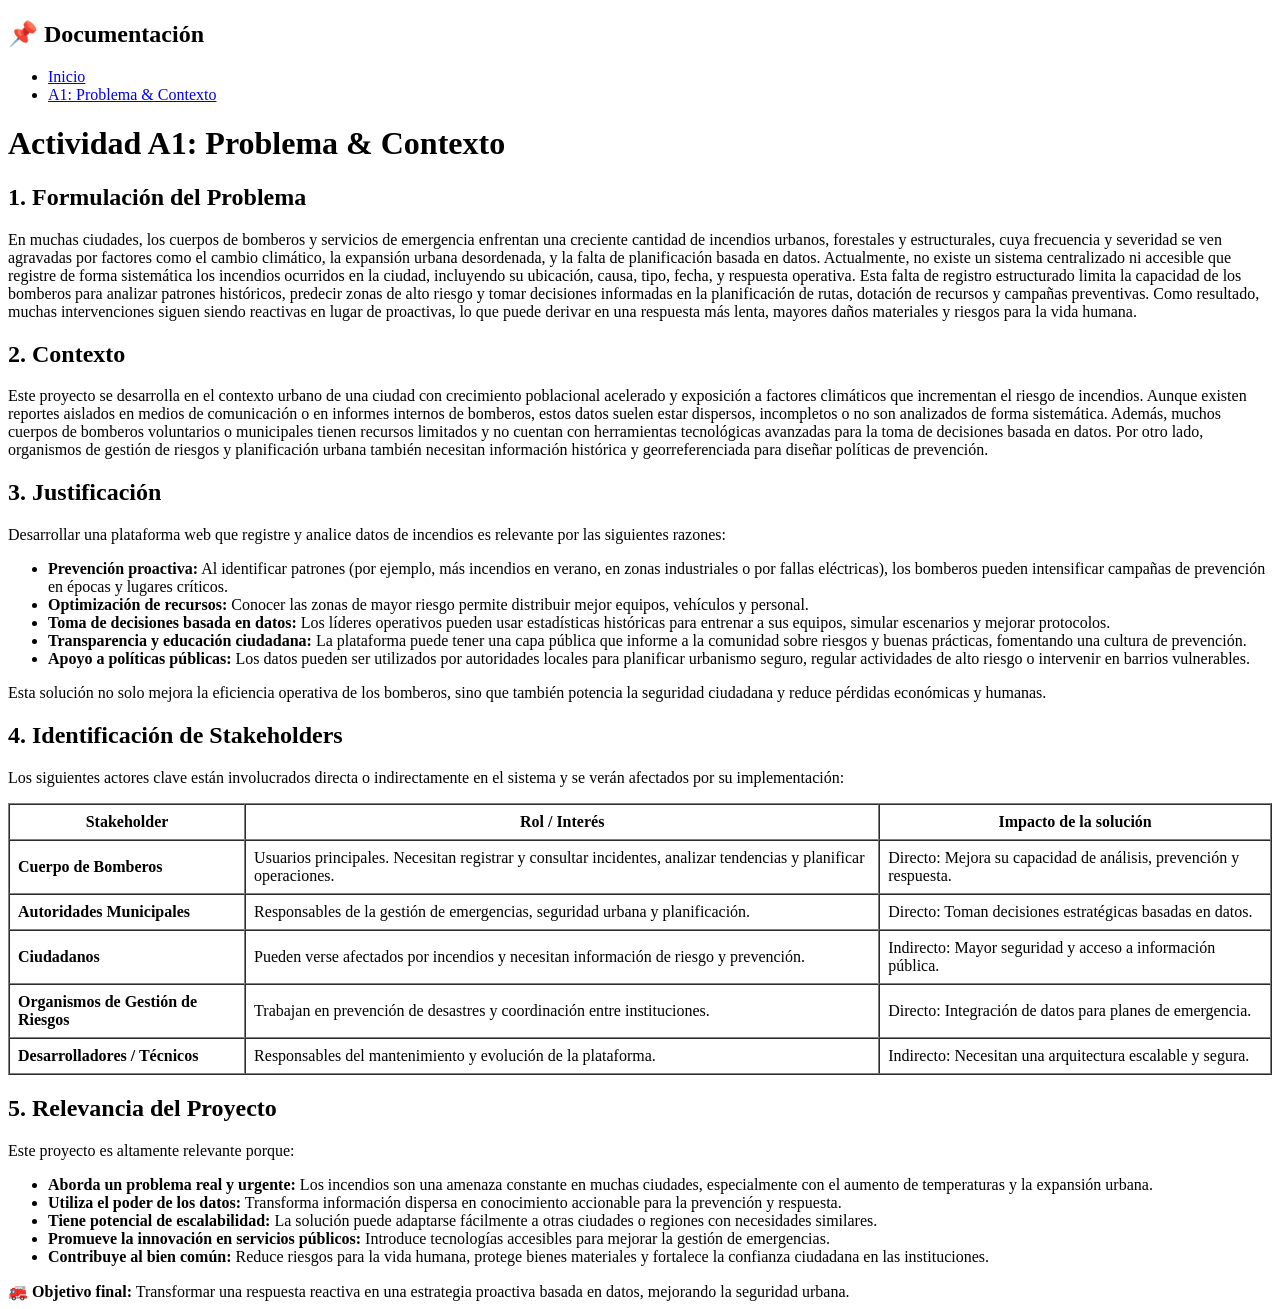
==== a1-problema.html @ 6f6fb65c "Create a1-problema.html" ====
<!DOCTYPE html>
<html lang="es">
<head>
  <meta charset="UTF-8" />
  <meta name="viewport" content="width=device-width, initial-scale=1.0"/>
  <title>A1: Problema & Contexto</title>
  <link rel="stylesheet" href="estilo.css" />
</head>
<body>
  <div class="container">
    <!-- Menú Lateral (igual en todas las páginas) -->
    <nav class="sidebar">
      <h2>📌 Documentación</h2>
      <ul>
        <li><a href="index.html">Inicio</a></li>
        <li><a href="a1-problema.html" class="active">A1: Problema & Contexto</a></li>
      </ul>
    </nav>

    <!-- Contenido de A1 -->
    <main class="content">
      <h1>Actividad A1: Problema & Contexto</h1>

      <section>
        <h2>1. Formulación del Problema</h2>
        <p>En muchas ciudades, los cuerpos de bomberos y servicios de emergencia enfrentan una creciente cantidad de incendios urbanos, forestales y estructurales, cuya frecuencia y severidad se ven agravadas por factores como el cambio climático, la expansión urbana desordenada, y la falta de planificación basada en datos.
          Actualmente, no existe un sistema centralizado ni accesible que registre de forma sistemática los incendios ocurridos en la ciudad, incluyendo su ubicación, causa, tipo, fecha, y respuesta operativa. Esta falta de registro estructurado limita la capacidad de los bomberos para analizar patrones históricos, predecir zonas de alto riesgo y tomar decisiones informadas en la planificación de rutas, dotación de recursos y campañas preventivas.
          Como resultado, muchas intervenciones siguen siendo reactivas en lugar de proactivas, lo que puede derivar en una respuesta más lenta, mayores daños materiales y riesgos para la vida humana.</p>
      </section>

      <section>
        <h2>2. Contexto</h2>
        <p>Este proyecto se desarrolla en el contexto urbano de una ciudad con crecimiento poblacional acelerado y exposición a factores climáticos que incrementan el riesgo de incendios. Aunque existen reportes aislados en medios de comunicación o en informes internos de bomberos, estos datos suelen estar dispersos, incompletos o no son analizados de forma sistemática.
          Además, muchos cuerpos de bomberos voluntarios o municipales tienen recursos limitados y no cuentan con herramientas tecnológicas avanzadas para la toma de decisiones basada en datos. Por otro lado, organismos de gestión de riesgos y planificación urbana también necesitan información histórica y georreferenciada para diseñar políticas de prevención.</p>
      </section>

      <section>
        <h2>3. Justificación</h2>
        <p>
          Desarrollar una plataforma web que registre y analice datos de incendios es relevante por las siguientes razones:
        </p>
        <ul>
          <li>
            <strong>Prevención proactiva:</strong> 
            Al identificar patrones (por ejemplo, más incendios en verano, en zonas industriales o por fallas eléctricas), 
            los bomberos pueden intensificar campañas de prevención en épocas y lugares críticos.
          </li>
          <li>
            <strong>Optimización de recursos:</strong> 
            Conocer las zonas de mayor riesgo permite distribuir mejor equipos, vehículos y personal.
          </li>
          <li>
            <strong>Toma de decisiones basada en datos:</strong> 
            Los líderes operativos pueden usar estadísticas históricas para entrenar a sus equipos, 
            simular escenarios y mejorar protocolos.
          </li>
          <li>
            <strong>Transparencia y educación ciudadana:</strong> 
            La plataforma puede tener una capa pública que informe a la comunidad sobre riesgos y buenas prácticas, 
            fomentando una cultura de prevención.
          </li>
          <li>
            <strong>Apoyo a políticas públicas:</strong> 
            Los datos pueden ser utilizados por autoridades locales para planificar urbanismo seguro, 
            regular actividades de alto riesgo o intervenir en barrios vulnerables.
          </li>
        </ul>
        <p>
          Esta solución no solo mejora la eficiencia operativa de los bomberos, 
          sino que también potencia la seguridad ciudadana y reduce pérdidas económicas y humanas.
        </p>
      </section>

      <section>
        <h2>4. Identificación de Stakeholders</h2>
        <p>
          Los siguientes actores clave están involucrados directa o indirectamente en el sistema y se verán afectados por su implementación:
        </p>
        <table border="1" cellpadding="8" cellspacing="0">
          <thead>
            <tr>
              <th>Stakeholder</th>
              <th>Rol / Interés</th>
              <th>Impacto de la solución</th>
            </tr>
          </thead>
          <tbody>
            <tr>
              <td><strong>Cuerpo de Bomberos</strong></td>
              <td>Usuarios principales. Necesitan registrar y consultar incidentes, analizar tendencias y planificar operaciones.</td>
              <td>Directo: Mejora su capacidad de análisis, prevención y respuesta.</td>
            </tr>
            <tr>
              <td><strong>Autoridades Municipales</strong></td>
              <td>Responsables de la gestión de emergencias, seguridad urbana y planificación.</td>
              <td>Directo: Toman decisiones estratégicas basadas en datos.</td>
            </tr>
            <tr>
              <td><strong>Ciudadanos</strong></td>
              <td>Pueden verse afectados por incendios y necesitan información de riesgo y prevención.</td>
              <td>Indirecto: Mayor seguridad y acceso a información pública.</td>
            </tr>
            <tr>
              <td><strong>Organismos de Gestión de Riesgos</strong></td>
              <td>Trabajan en prevención de desastres y coordinación entre instituciones.</td>
              <td>Directo: Integración de datos para planes de emergencia.</td>
            </tr>
            <tr>
              <td><strong>Desarrolladores / Técnicos</strong></td>
              <td>Responsables del mantenimiento y evolución de la plataforma.</td>
              <td>Indirecto: Necesitan una arquitectura escalable y segura.</td>
            </tr>
          </tbody>
        </table>
      </section>

      <section>
        <h2>5. Relevancia del Proyecto</h2>
        <p>
          Este proyecto es altamente relevante porque:
        </p>
        <ul>
          <li>
            <strong>Aborda un problema real y urgente:</strong> 
            Los incendios son una amenaza constante en muchas ciudades, especialmente con el aumento de temperaturas y la expansión urbana.
          </li>
          <li>
            <strong>Utiliza el poder de los datos:</strong> 
            Transforma información dispersa en conocimiento accionable para la prevención y respuesta.
          </li>
          <li>
            <strong>Tiene potencial de escalabilidad:</strong> 
            La solución puede adaptarse fácilmente a otras ciudades o regiones con necesidades similares.
          </li>
          <li>
            <strong>Promueve la innovación en servicios públicos:</strong> 
            Introduce tecnologías accesibles para mejorar la gestión de emergencias.
          </li>
          <li>
            <strong>Contribuye al bien común:</strong> 
            Reduce riesgos para la vida humana, protege bienes materiales y fortalece la confianza ciudadana en las instituciones.
          </li>
        </ul>
        <div class="highlight">
          🚒 <strong>Objetivo final:</strong> 
          Transformar una respuesta reactiva en una estrategia proactiva basada en datos, mejorando la seguridad urbana.
        </div>
      </section>
    </main>
  </div>
</body>
</html>
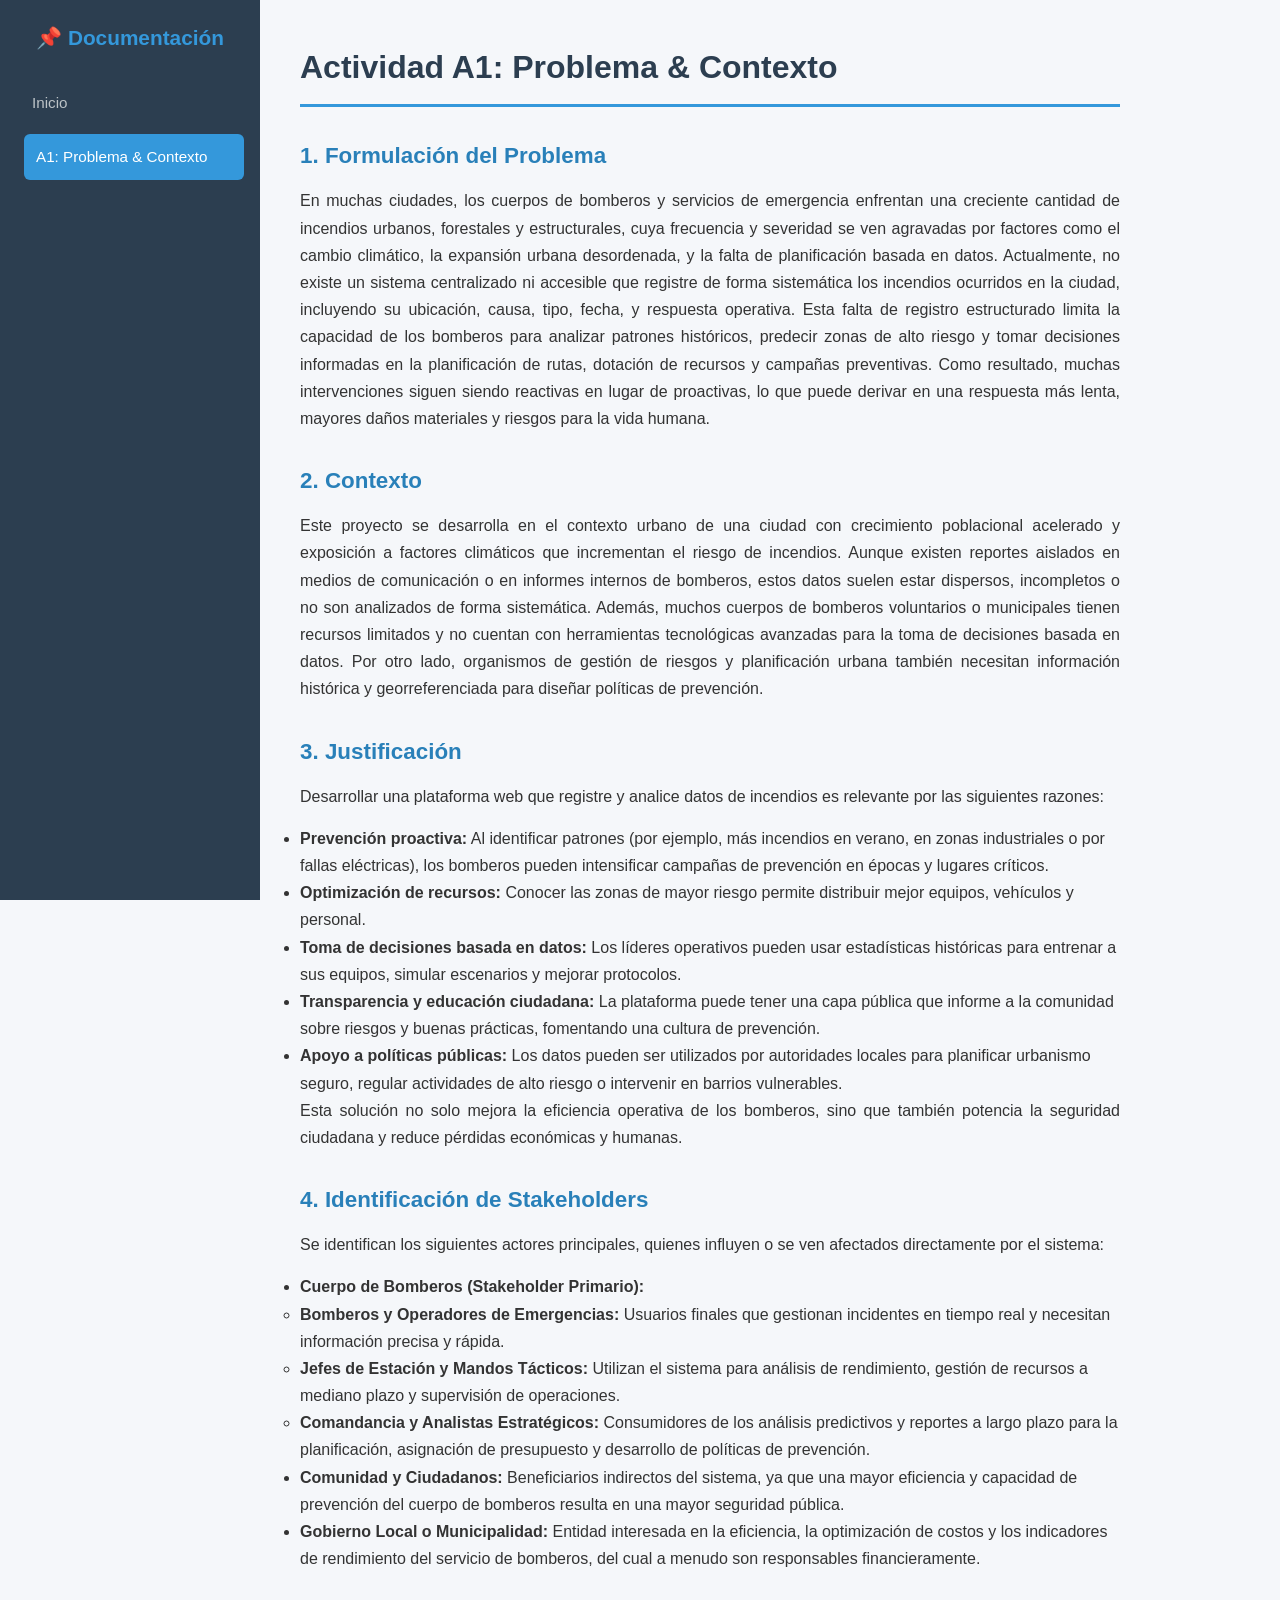
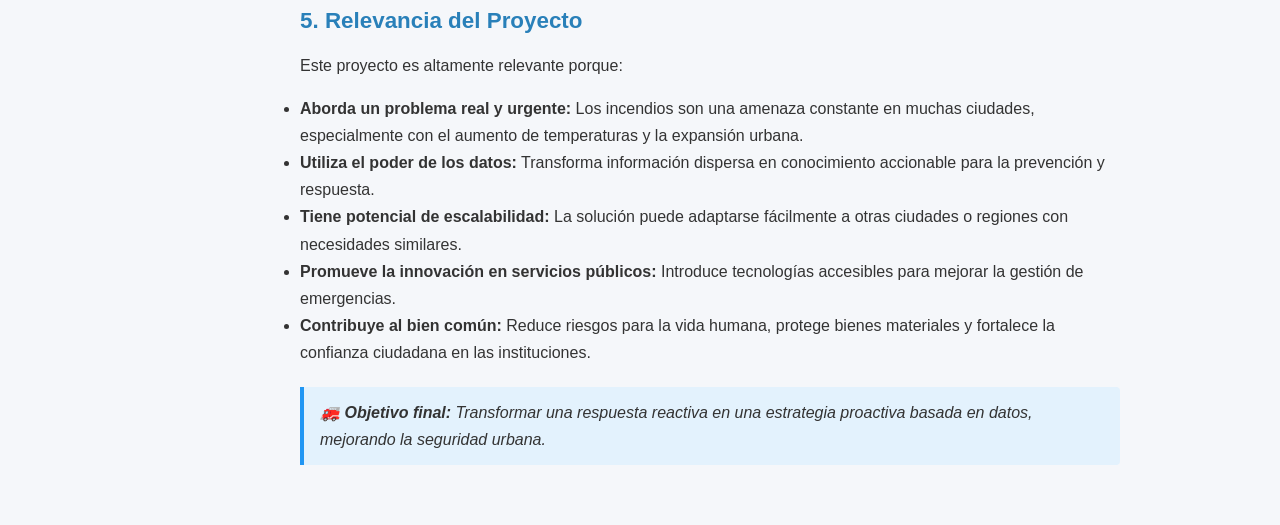
==== commit 2541a2d4: "Update stakeholders a1-problema.html" ====
--- a/a1-problema.html
+++ b/a1-problema.html
@@ -74,44 +74,40 @@
       <section>
         <h2>4. Identificación de Stakeholders</h2>
         <p>
-          Los siguientes actores clave están involucrados directa o indirectamente en el sistema y se verán afectados por su implementación:
+          Se identifican los siguientes actores principales, quienes influyen o se ven afectados directamente por el sistema:
         </p>
-        <table border="1" cellpadding="8" cellspacing="0">
-          <thead>
-            <tr>
-              <th>Stakeholder</th>
-              <th>Rol / Interés</th>
-              <th>Impacto de la solución</th>
-            </tr>
-          </thead>
-          <tbody>
-            <tr>
-              <td><strong>Cuerpo de Bomberos</strong></td>
-              <td>Usuarios principales. Necesitan registrar y consultar incidentes, analizar tendencias y planificar operaciones.</td>
-              <td>Directo: Mejora su capacidad de análisis, prevención y respuesta.</td>
-            </tr>
-            <tr>
-              <td><strong>Autoridades Municipales</strong></td>
-              <td>Responsables de la gestión de emergencias, seguridad urbana y planificación.</td>
-              <td>Directo: Toman decisiones estratégicas basadas en datos.</td>
-            </tr>
-            <tr>
-              <td><strong>Ciudadanos</strong></td>
-              <td>Pueden verse afectados por incendios y necesitan información de riesgo y prevención.</td>
-              <td>Indirecto: Mayor seguridad y acceso a información pública.</td>
-            </tr>
-            <tr>
-              <td><strong>Organismos de Gestión de Riesgos</strong></td>
-              <td>Trabajan en prevención de desastres y coordinación entre instituciones.</td>
-              <td>Directo: Integración de datos para planes de emergencia.</td>
-            </tr>
-            <tr>
-              <td><strong>Desarrolladores / Técnicos</strong></td>
-              <td>Responsables del mantenimiento y evolución de la plataforma.</td>
-              <td>Indirecto: Necesitan una arquitectura escalable y segura.</td>
-            </tr>
-          </tbody>
-        </table>
+        <ul>
+          <!-- Cuerpo de Bomberos -->
+          <li>
+            <strong>Cuerpo de Bomberos (Stakeholder Primario):</strong>
+            <ul>
+              <li>
+                <strong>Bomberos y Operadores de Emergencias:</strong> 
+                Usuarios finales que gestionan incidentes en tiempo real y necesitan información precisa y rápida.
+              </li>
+              <li>
+                <strong>Jefes de Estación y Mandos Tácticos:</strong> 
+                Utilizan el sistema para análisis de rendimiento, gestión de recursos a mediano plazo y supervisión de operaciones.
+              </li>
+              <li>
+                <strong>Comandancia y Analistas Estratégicos:</strong> 
+                Consumidores de los análisis predictivos y reportes a largo plazo para la planificación, asignación de presupuesto y desarrollo de políticas de prevención.
+              </li>
+            </ul>
+          </li>
+      
+          <!-- Comunidad y Ciudadanos -->
+          <li>
+            <strong>Comunidad y Ciudadanos:</strong> 
+            Beneficiarios indirectos del sistema, ya que una mayor eficiencia y capacidad de prevención del cuerpo de bomberos resulta en una mayor seguridad pública.
+          </li>
+      
+          <!-- Gobierno Local -->
+          <li>
+            <strong>Gobierno Local o Municipalidad:</strong> 
+            Entidad interesada en la eficiencia, la optimización de costos y los indicadores de rendimiento del servicio de bomberos, del cual a menudo son responsables financieramente.
+          </li>
+        </ul>
       </section>
 
       <section>
--- a/estilo.css
+++ b/estilo.css
@@ -0,0 +1,170 @@
+/* estilo.css */
+* {
+  margin: 0;
+  padding: 0;
+  box-sizing: border-box;
+}
+
+body {
+  font-family: 'Segoe UI', Tahoma, Geneva, Verdana, sans-serif;
+  background-color: #f5f7fa;
+  color: #333;
+  line-height: 1.7;
+}
+
+.container {
+  display: flex;
+  min-height: 100vh;
+}
+
+/* Menú Lateral */
+.sidebar {
+  width: 260px;
+  background: #2c3e50;
+  color: #ecf0f1;
+  padding: 20px;
+  position: fixed;
+  height: 100%;
+  overflow-y: auto;
+}
+
+.sidebar h2 {
+  text-align: center;
+  margin-bottom: 25px;
+  font-size: 1.3em;
+  color: #3498db;
+}
+
+.sidebar ul {
+  list-style: none;
+}
+
+.sidebar ul li {
+  margin: 8px 0;
+}
+
+.sidebar ul li a {
+  color: #bdc3c7;
+  text-decoration: none;
+  font-size: 0.95em;
+  display: block;
+  padding: 10px 12px;
+  border-radius: 6px;
+  transition: all 0.3s ease;
+}
+
+.sidebar ul li a:hover,
+.sidebar ul li a.active {
+  background: #3498db;
+  color: white;
+  transform: translateX(4px);
+}
+
+/* Contenido Principal */
+.content {
+  flex: 1;
+  margin-left: 260px;
+  padding: 40px;
+  max-width: 900px;
+}
+
+.content h1 {
+  color: #2c3e50;
+  margin-bottom: 10px;
+  font-size: 2em;
+  border-bottom: 3px solid #3498db;
+  padding-bottom: 10px;
+}
+
+.content h2 {
+  color: #2980b9;
+  margin: 30px 0 12px;
+  font-size: 1.4em;
+}
+
+.content p {
+  margin-bottom: 15px;
+  text-align: justify;
+}
+
+.content table {
+  margin: 20px 0;
+  width: 100%;
+  border-collapse: collapse;
+  background-color: #fff;
+  box-shadow: 0 1px 5px rgba(0,0,0,0.1);
+}
+
+.content table th,
+.content table td {
+  border: 1px solid #ddd;
+  padding: 10px;
+  text-align: left;
+}
+
+.content table th {
+  background-color: #3498db;
+  color: white;
+}
+
+/* Bienvenida */
+.welcome h1, .welcome h2 {
+  color: #2c3e50;
+}
+.welcome h2 {
+  font-weight: 500;
+  margin-bottom: 15px;
+}
+.highlight {
+  background: #e3f2fd;
+  border-left: 4px solid #2196f3;
+  padding: 12px 16px;
+  margin: 20px 0;
+  font-style: italic;
+  border-radius: 0 4px 4px 0;
+}
+
+/* Progreso */
+.overview ul {
+  margin: 15px 0;
+  padding-left: 20px;
+}
+.overview li {
+  margin: 8px 0;
+  color: #555;
+}
+
+/* Footer */
+.footer {
+  margin-top: 50px;
+  padding-top: 20px;
+  border-top: 1px solid #ddd;
+  color: #777;
+  font-size: 0.9em;
+  text-align: center;
+}
+
+/* Responsive */
+@media (max-width: 768px) {
+  .sidebar {
+    width: 200px;
+  }
+  .content {
+    margin-left: 200px;
+    padding: 20px;
+  }
+}
+
+@media (max-width: 480px) {
+  .sidebar {
+    width: 100%;
+    position: relative;
+    height: auto;
+    padding: 10px;
+  }
+  .content {
+    margin-left: 0;
+    padding: 15px;
+  }
+  .welcome h1 { font-size: 1.5em; }
+}
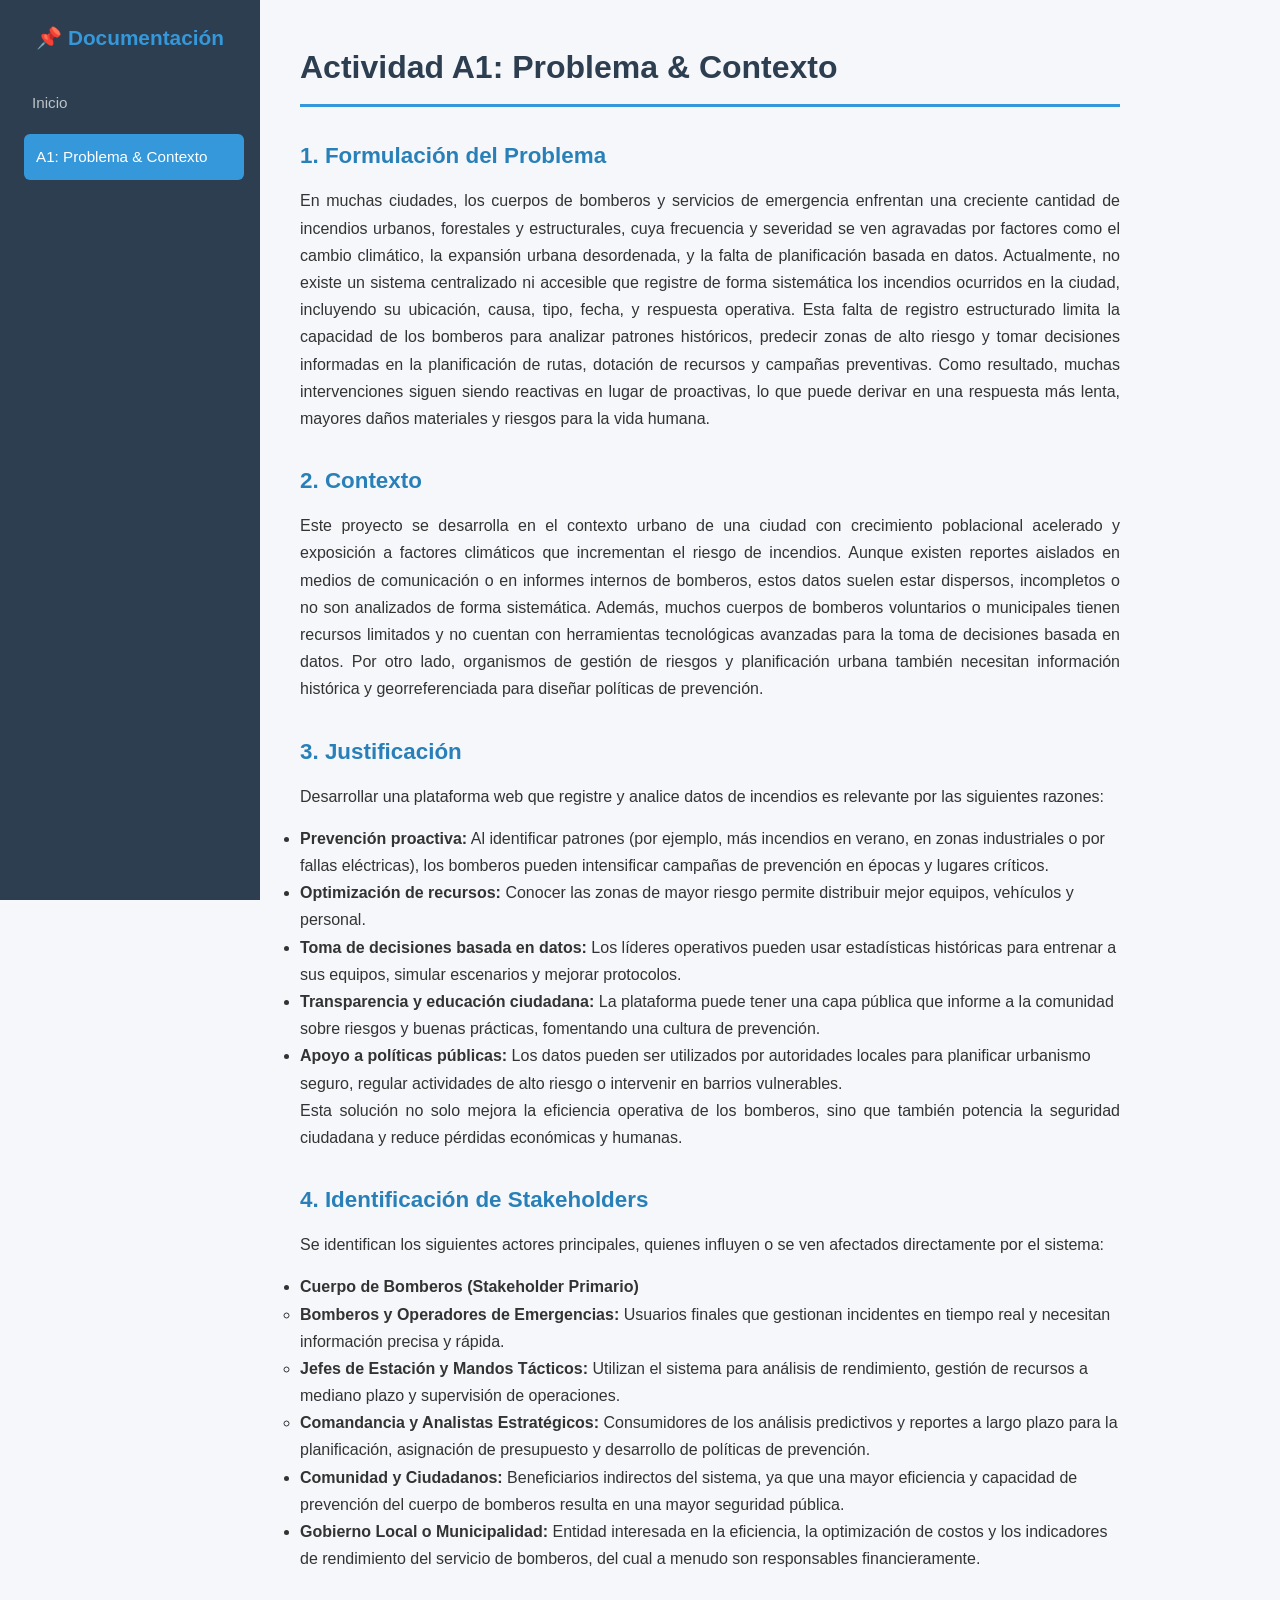
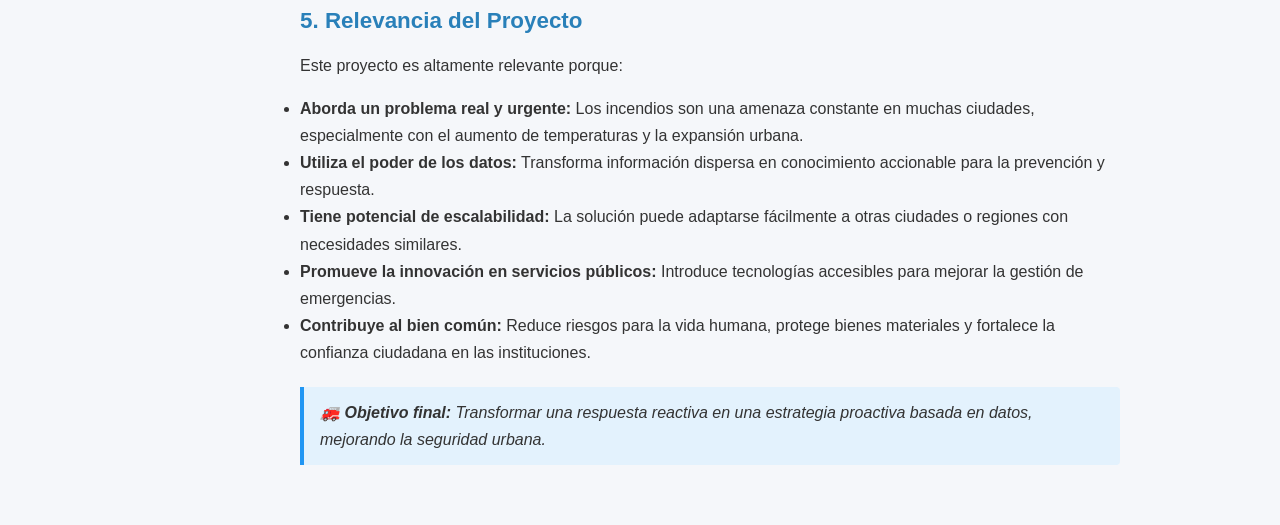
==== commit 6e35f45e: "Update stakeholders visual a1-problema.html" ====
--- a/a1-problema.html
+++ b/a1-problema.html
@@ -76,11 +76,12 @@
         <p>
           Se identifican los siguientes actores principales, quienes influyen o se ven afectados directamente por el sistema:
         </p>
-        <ul>
-          <!-- Cuerpo de Bomberos -->
-          <li>
-            <strong>Cuerpo de Bomberos (Stakeholder Primario):</strong>
-            <ul>
+      
+        <ul class="stakeholders-list">
+          <!-- Cuerpo de Bomberos - Destacado -->
+          <li class="stakeholder-primary">
+            <strong>Cuerpo de Bomberos (Stakeholder Primario)</strong>
+            <ul class="roles-list">
               <li>
                 <strong>Bomberos y Operadores de Emergencias:</strong> 
                 Usuarios finales que gestionan incidentes en tiempo real y necesitan información precisa y rápida.
